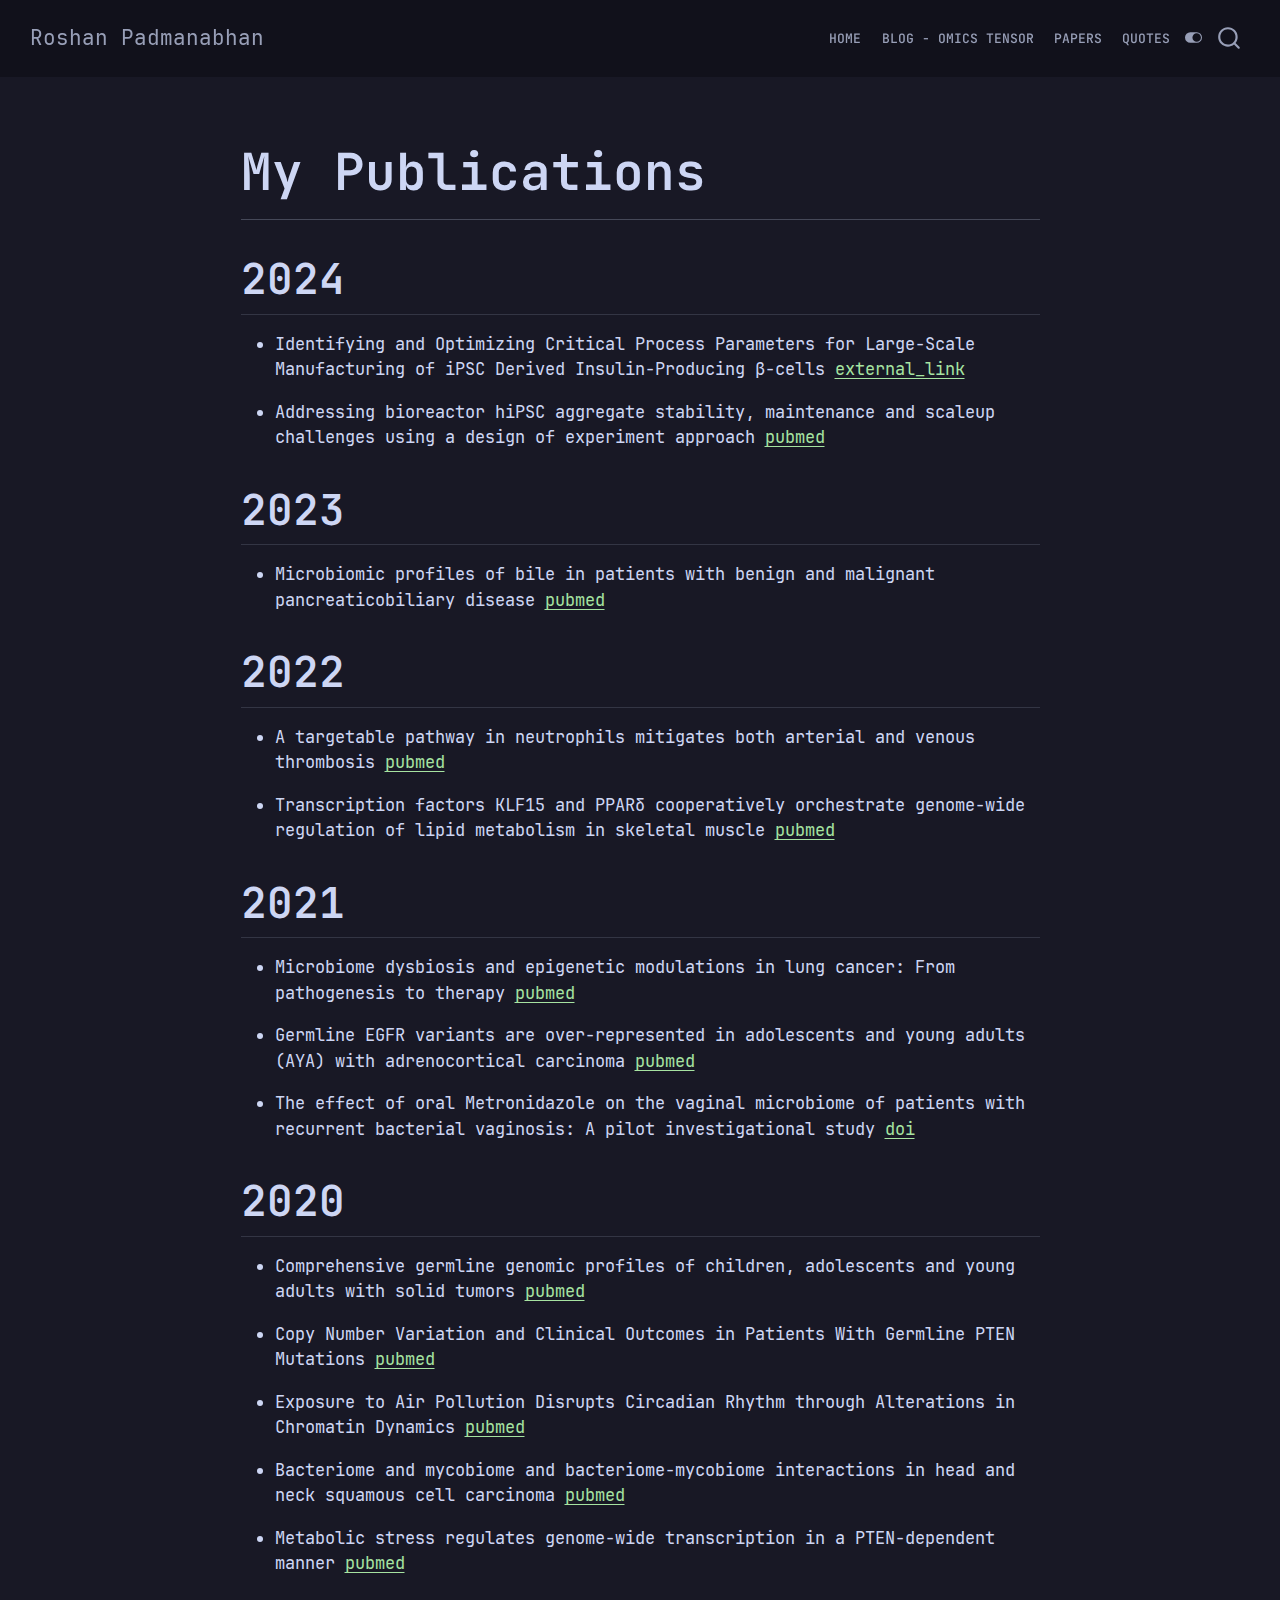
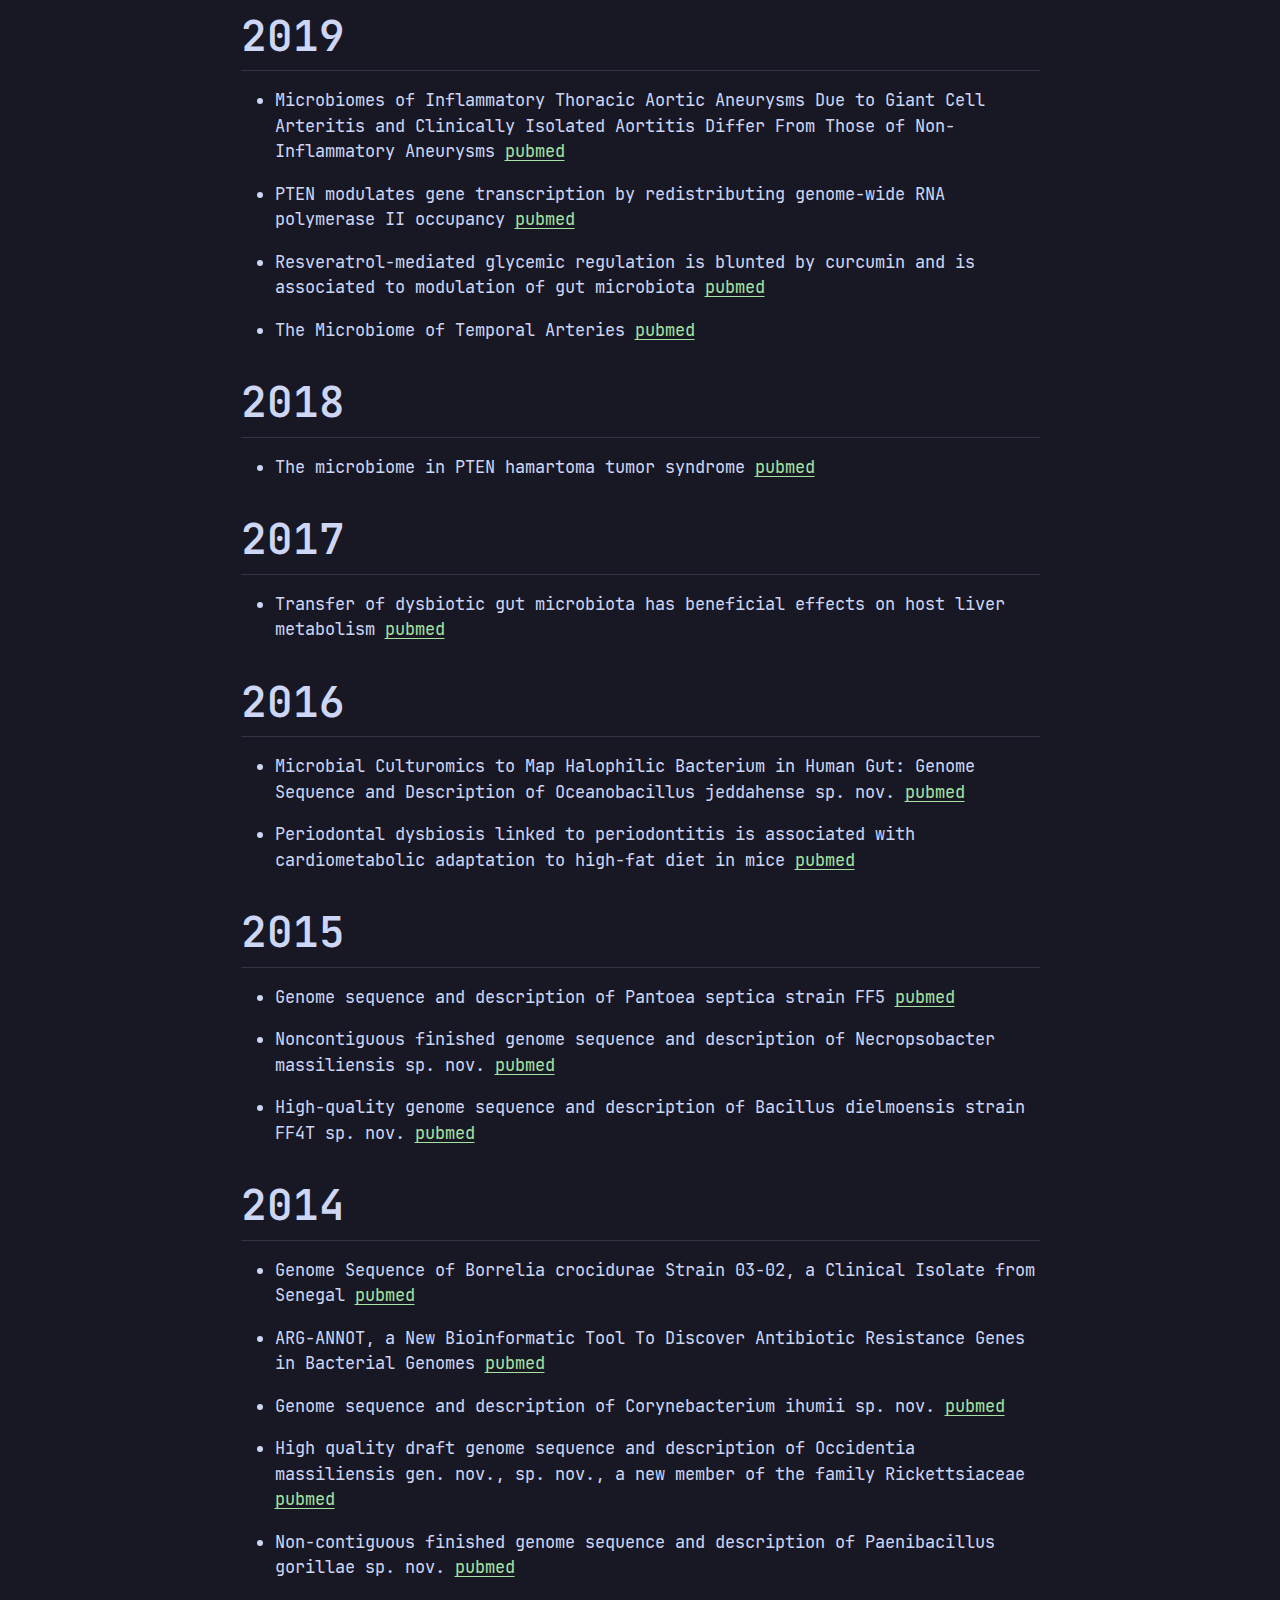
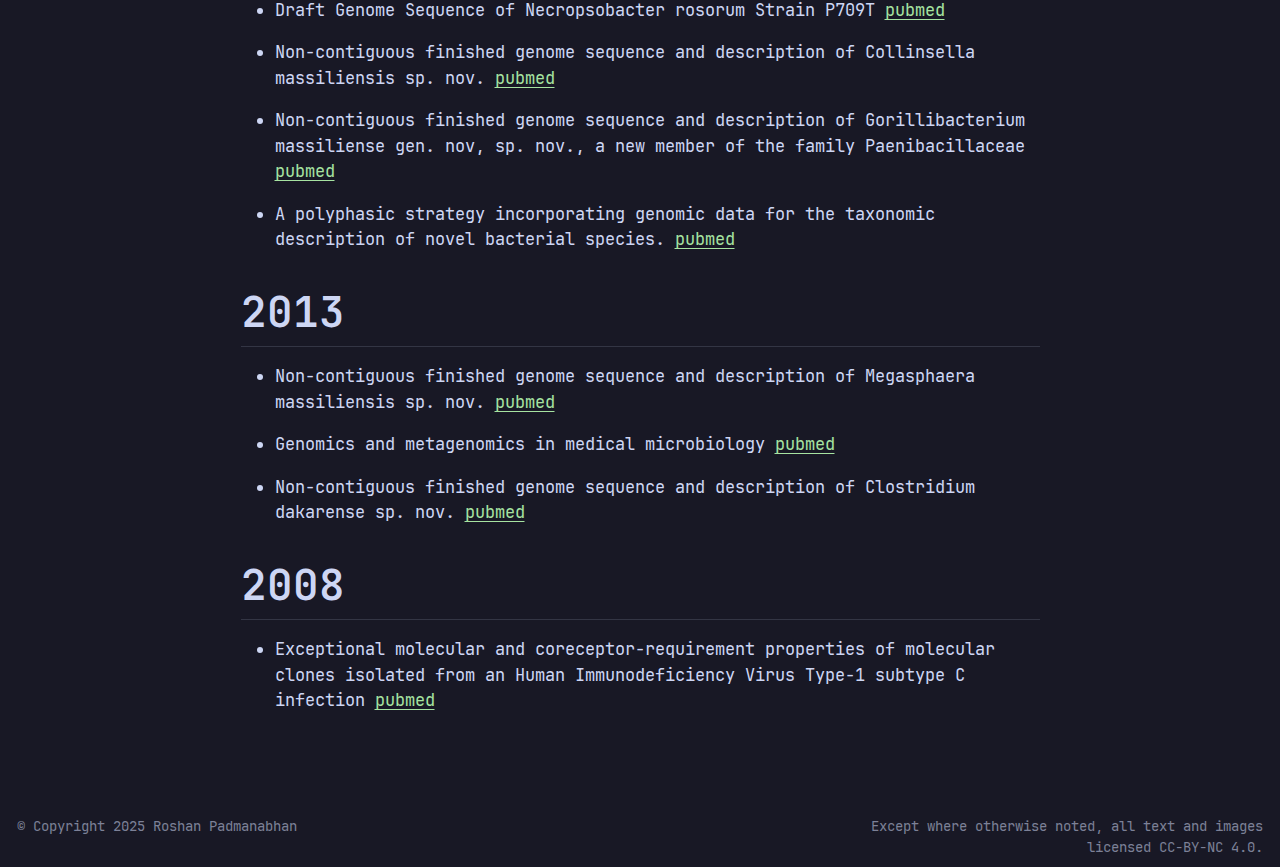
==== docs/papers/index.html @ 061318c7 "Publish site to docs/" ====
<!DOCTYPE html>
<html xmlns="http://www.w3.org/1999/xhtml" lang="en" xml:lang="en"><head>

<meta charset="utf-8">
<meta name="generator" content="quarto-1.6.42">

<meta name="viewport" content="width=device-width, initial-scale=1.0, user-scalable=yes">


<title>index – Roshan Padmanabhan</title>
<style>
code{white-space: pre-wrap;}
span.smallcaps{font-variant: small-caps;}
div.columns{display: flex; gap: min(4vw, 1.5em);}
div.column{flex: auto; overflow-x: auto;}
div.hanging-indent{margin-left: 1.5em; text-indent: -1.5em;}
ul.task-list{list-style: none;}
ul.task-list li input[type="checkbox"] {
  width: 0.8em;
  margin: 0 0.8em 0.2em -1em; /* quarto-specific, see https://github.com/quarto-dev/quarto-cli/issues/4556 */ 
  vertical-align: middle;
}
</style>


<script src="../site_libs/quarto-nav/quarto-nav.js"></script>
<script src="../site_libs/quarto-nav/headroom.min.js"></script>
<script src="../site_libs/clipboard/clipboard.min.js"></script>
<script src="../site_libs/quarto-search/autocomplete.umd.js"></script>
<script src="../site_libs/quarto-search/fuse.min.js"></script>
<script src="../site_libs/quarto-search/quarto-search.js"></script>
<meta name="quarto:offset" content="../">
<script src="../site_libs/quarto-html/quarto.js"></script>
<script src="../site_libs/quarto-html/popper.min.js"></script>
<script src="../site_libs/quarto-html/tippy.umd.min.js"></script>
<script src="../site_libs/quarto-html/anchor.min.js"></script>
<link href="../site_libs/quarto-html/tippy.css" rel="stylesheet">
<link href="../site_libs/quarto-html/quarto-syntax-highlighting-2f5df379a58b258e96c21c0638c20c03.css" rel="stylesheet" class="quarto-color-scheme" id="quarto-text-highlighting-styles">
<link href="../site_libs/quarto-html/quarto-syntax-highlighting-dark-b53751a350365c71b6c909e95f209ed1.css" rel="stylesheet" class="quarto-color-scheme quarto-color-alternate" id="quarto-text-highlighting-styles">
<script src="../site_libs/bootstrap/bootstrap.min.js"></script>
<link href="../site_libs/bootstrap/bootstrap-icons.css" rel="stylesheet">
<link href="../site_libs/bootstrap/bootstrap-7ad6542725e80d1433b1f8ee26c2a1fc.min.css" rel="stylesheet" append-hash="true" class="quarto-color-scheme" id="quarto-bootstrap" data-mode="light">
<link href="../site_libs/bootstrap/bootstrap-dark-cda414377e7df8fec36b23a6a3019665.min.css" rel="stylesheet" append-hash="true" class="quarto-color-scheme quarto-color-alternate" id="quarto-bootstrap" data-mode="dark">
<script id="quarto-search-options" type="application/json">{
  "location": "navbar",
  "copy-button": false,
  "collapse-after": 3,
  "panel-placement": "end",
  "type": "overlay",
  "limit": 50,
  "keyboard-shortcut": [
    "f",
    "/",
    "s"
  ],
  "show-item-context": false,
  "language": {
    "search-no-results-text": "No results",
    "search-matching-documents-text": "matching documents",
    "search-copy-link-title": "Copy link to search",
    "search-hide-matches-text": "Hide additional matches",
    "search-more-match-text": "more match in this document",
    "search-more-matches-text": "more matches in this document",
    "search-clear-button-title": "Clear",
    "search-text-placeholder": "",
    "search-detached-cancel-button-title": "Cancel",
    "search-submit-button-title": "Submit",
    "search-label": "Search"
  }
}</script>


<link rel="stylesheet" href="../styles.css">
<meta property="og:title" content="Roshan Padmanabhan">
<meta property="og:site_name" content="Roshan Padmanabhan">
<meta property="og:locale" content="en_US">
<meta name="twitter:title" content="Roshan Padmanabhan">
<meta name="twitter:creator" content="@roshan_818">
<meta name="twitter:card" content="summary">
</head>

<body class="nav-fixed fullcontent">

<div id="quarto-search-results"></div>
  <header id="quarto-header" class="headroom fixed-top">
    <nav class="navbar navbar-expand-lg " data-bs-theme="dark">
      <div class="navbar-container container-fluid">
      <div class="navbar-brand-container mx-auto">
    <a class="navbar-brand" href="../index.html">
    <span class="navbar-title">Roshan Padmanabhan</span>
    </a>
  </div>
            <div id="quarto-search" class="" title="Search"></div>
          <button class="navbar-toggler" type="button" data-bs-toggle="collapse" data-bs-target="#navbarCollapse" aria-controls="navbarCollapse" role="menu" aria-expanded="false" aria-label="Toggle navigation" onclick="if (window.quartoToggleHeadroom) { window.quartoToggleHeadroom(); }">
  <span class="navbar-toggler-icon"></span>
</button>
          <div class="collapse navbar-collapse" id="navbarCollapse">
            <ul class="navbar-nav navbar-nav-scroll ms-auto">
  <li class="nav-item">
    <a class="nav-link" href="../index.html"> 
<span class="menu-text">Home</span></a>
  </li>  
  <li class="nav-item">
    <a class="nav-link" href="../blog.html"> 
<span class="menu-text">Blog - Omics Tensor</span></a>
  </li>  
  <li class="nav-item">
    <a class="nav-link" href="../papers"> 
<span class="menu-text">Papers</span></a>
  </li>  
  <li class="nav-item">
    <a class="nav-link" href="../quotes"> 
<span class="menu-text">Quotes</span></a>
  </li>  
</ul>
          </div> <!-- /navcollapse -->
            <div class="quarto-navbar-tools">
  <a href="" class="quarto-color-scheme-toggle quarto-navigation-tool  px-1" onclick="window.quartoToggleColorScheme(); return false;" title="Toggle dark mode"><i class="bi"></i></a>
</div>
      </div> <!-- /container-fluid -->
    </nav>
</header>
<!-- content -->
<div id="quarto-content" class="quarto-container page-columns page-rows-contents page-layout-article page-navbar">
<!-- sidebar -->
<!-- margin-sidebar -->
    
<!-- main -->
<main class="content" id="quarto-document-content"><header id="title-block-header" class="quarto-title-block"></header>




<section id="my-publications" class="level1">
<h1>My Publications</h1>
<hr>
<section id="section" class="level2">
<h2 class="anchored" data-anchor-id="section">2024</h2>
<ul>
<li><p>Identifying and Optimizing Critical Process Parameters for Large-Scale Manufacturing of iPSC Derived Insulin-Producing β-cells <a href="https://doi.org/10.21203/rs.3.rs-4244002/v1">external_link</a></p></li>
<li><p>Addressing bioreactor hiPSC aggregate stability, maintenance and scaleup challenges using a design of experiment approach <a href="https://pubmed.ncbi.nlm.nih.gov/38956608/">pubmed</a></p></li>
</ul>
</section>
<section id="section-1" class="level2">
<h2 class="anchored" data-anchor-id="section-1">2023</h2>
<ul>
<li>Microbiomic profiles of bile in patients with benign and malignant pancreaticobiliary disease <a href="https://pubmed.ncbi.nlm.nih.gov/37071646/">pubmed</a></li>
</ul>
</section>
<section id="section-2" class="level2">
<h2 class="anchored" data-anchor-id="section-2">2022</h2>
<ul>
<li><p>A targetable pathway in neutrophils mitigates both arterial and venous thrombosis <a href="https://pubmed.ncbi.nlm.nih.gov/36044595/">pubmed</a></p></li>
<li><p>Transcription factors KLF15 and PPARδ cooperatively orchestrate genome-wide regulation of lipid metabolism in skeletal muscle <a href="https://pubmed.ncbi.nlm.nih.gov/35413288/">pubmed</a></p></li>
</ul>
</section>
<section id="section-3" class="level2">
<h2 class="anchored" data-anchor-id="section-3">2021</h2>
<ul>
<li><p>Microbiome dysbiosis and epigenetic modulations in lung cancer: From pathogenesis to therapy <a href="https://pubmed.ncbi.nlm.nih.gov/34273520/">pubmed</a></p></li>
<li><p>Germline EGFR variants are over-represented in adolescents and young adults (AYA) with adrenocortical carcinoma <a href="https://pubmed.ncbi.nlm.nih.gov/33326033/">pubmed</a></p></li>
<li><p>The effect of oral Metronidazole on the vaginal microbiome of patients with recurrent bacterial vaginosis: A pilot investigational study <a href="https://doi.org/10.1016/j.humic.2021.100081">doi</a></p></li>
</ul>
</section>
<section id="section-4" class="level2">
<h2 class="anchored" data-anchor-id="section-4">2020</h2>
<ul>
<li><p>Comprehensive germline genomic profiles of children, adolescents and young adults with solid tumors <a href="https://pubmed.ncbi.nlm.nih.gov/32371905/">pubmed</a></p></li>
<li><p>Copy Number Variation and Clinical Outcomes in Patients With Germline PTEN Mutations <a href="https://pubmed.ncbi.nlm.nih.gov/32003824/">pubmed</a></p></li>
<li><p>Exposure to Air Pollution Disrupts Circadian Rhythm through Alterations in Chromatin Dynamics <a href="https://pubmed.ncbi.nlm.nih.gov/33241196/">pubmed</a></p></li>
<li><p>Bacteriome and mycobiome and bacteriome-mycobiome interactions in head and neck squamous cell carcinoma <a href="https://pubmed.ncbi.nlm.nih.gov/32637029/">pubmed</a></p></li>
<li><p>Metabolic stress regulates genome-wide transcription in a PTEN-dependent manner <a href="https://pubmed.ncbi.nlm.nih.gov/32744308/">pubmed</a></p></li>
</ul>
</section>
<section id="section-5" class="level2">
<h2 class="anchored" data-anchor-id="section-5">2019</h2>
<ul>
<li><p>Microbiomes of Inflammatory Thoracic Aortic Aneurysms Due to Giant Cell Arteritis and Clinically Isolated Aortitis Differ From Those of Non-Inflammatory Aneurysms <a href="https://pubmed.ncbi.nlm.nih.gov/30993253/">pubmed</a></p></li>
<li><p>PTEN modulates gene transcription by redistributing genome-wide RNA polymerase II occupancy <a href="https://pubmed.ncbi.nlm.nih.gov/31127935/">pubmed</a></p></li>
<li><p>Resveratrol-mediated glycemic regulation is blunted by curcumin and is associated to modulation of gut microbiota <a href="https://pubmed.ncbi.nlm.nih.gov/31473511/">pubmed</a></p></li>
<li><p>The Microbiome of Temporal Arteries <a href="https://pubmed.ncbi.nlm.nih.gov/30993251/">pubmed</a></p></li>
</ul>
</section>
<section id="section-6" class="level2">
<h2 class="anchored" data-anchor-id="section-6">2018</h2>
<ul>
<li>The microbiome in PTEN hamartoma tumor syndrome <a href="https://pubmed.ncbi.nlm.nih.gov/29233840/">pubmed</a></li>
</ul>
</section>
<section id="section-7" class="level2">
<h2 class="anchored" data-anchor-id="section-7">2017</h2>
<ul>
<li>Transfer of dysbiotic gut microbiota has beneficial effects on host liver metabolism <a href="https://pubmed.ncbi.nlm.nih.gov/28302863/">pubmed</a></li>
</ul>
</section>
<section id="section-8" class="level2">
<h2 class="anchored" data-anchor-id="section-8">2016</h2>
<ul>
<li><p>Microbial Culturomics to Map Halophilic Bacterium in Human Gut: Genome Sequence and Description of Oceanobacillus jeddahense sp. nov. <a href="https://pubmed.ncbi.nlm.nih.gov/27093109/">pubmed</a></p></li>
<li><p>Periodontal dysbiosis linked to periodontitis is associated with cardiometabolic adaptation to high-fat diet in mice <a href="https://pubmed.ncbi.nlm.nih.gov/27033119/">pubmed</a></p></li>
</ul>
</section>
<section id="section-9" class="level2">
<h2 class="anchored" data-anchor-id="section-9">2015</h2>
<ul>
<li><p>Genome sequence and description of Pantoea septica strain FF5 <a href="https://pubmed.ncbi.nlm.nih.gov/26568786/">pubmed</a></p></li>
<li><p>Noncontiguous finished genome sequence and description of Necropsobacter massiliensis sp. nov. <a href="https://pubmed.ncbi.nlm.nih.gov/26587237/">pubmed</a></p></li>
<li><p>High-quality genome sequence and description of Bacillus dielmoensis strain FF4T sp. nov. <a href="https://pubmed.ncbi.nlm.nih.gov/26221422/">pubmed</a></p></li>
</ul>
</section>
<section id="section-10" class="level2">
<h2 class="anchored" data-anchor-id="section-10">2014</h2>
<ul>
<li><p>Genome Sequence of Borrelia crocidurae Strain 03-02, a Clinical Isolate from Senegal <a href="https://pubmed.ncbi.nlm.nih.gov/25377717/">pubmed</a></p></li>
<li><p>ARG-ANNOT, a New Bioinformatic Tool To Discover Antibiotic Resistance Genes in Bacterial Genomes <a href="https://pubmed.ncbi.nlm.nih.gov/24145532/">pubmed</a></p></li>
<li><p>Genome sequence and description of Corynebacterium ihumii sp. nov. <a href="https://pubmed.ncbi.nlm.nih.gov/25197488/">pubmed</a></p></li>
<li><p>High quality draft genome sequence and description of Occidentia massiliensis gen. nov., sp. nov., a new member of the family Rickettsiaceae <a href="https://pubmed.ncbi.nlm.nih.gov/25780502/">pubmed</a></p></li>
<li><p>Non-contiguous finished genome sequence and description of Paenibacillus gorillae sp. nov. <a href="https://pubmed.ncbi.nlm.nih.gov/25197481/">pubmed</a></p></li>
<li><p>Draft Genome Sequence of Necropsobacter rosorum Strain P709T <a href="https://pubmed.ncbi.nlm.nih.gov/25301642/">pubmed</a></p></li>
<li><p>Non-contiguous finished genome sequence and description of Collinsella massiliensis sp. nov. <a href="https://pubmed.ncbi.nlm.nih.gov/25197489/">pubmed</a></p></li>
<li><p>Non-contiguous finished genome sequence and description of Gorillibacterium massiliense gen. nov, sp. nov., a new member of the family Paenibacillaceae <a href="https://pubmed.ncbi.nlm.nih.gov/25197465/">pubmed</a></p></li>
<li><p>A polyphasic strategy incorporating genomic data for the taxonomic description of novel bacterial species. <a href="https://pubmed.ncbi.nlm.nih.gov/24505076/">pubmed</a></p></li>
</ul>
</section>
<section id="section-11" class="level2">
<h2 class="anchored" data-anchor-id="section-11">2013</h2>
<ul>
<li><p>Non-contiguous finished genome sequence and description of Megasphaera massiliensis sp. nov. <a href="https://pubmed.ncbi.nlm.nih.gov/24501636/">pubmed</a></p></li>
<li><p>Genomics and metagenomics in medical microbiology <a href="https://pubmed.ncbi.nlm.nih.gov/24200711/">pubmed</a></p></li>
<li><p>Non-contiguous finished genome sequence and description of Clostridium dakarense sp. nov. <a href="https://pubmed.ncbi.nlm.nih.gov/24501642/">pubmed</a></p></li>
</ul>
</section>
<section id="section-12" class="level2">
<h2 class="anchored" data-anchor-id="section-12">2008</h2>
<ul>
<li>Exceptional molecular and coreceptor-requirement properties of molecular clones isolated from an Human Immunodeficiency Virus Type-1 subtype C infection <a href="https://pubmed.ncbi.nlm.nih.gov/18328091/">pubmed</a></li>
</ul>


</section>
</section>

</main> <!-- /main -->
<script id="quarto-html-after-body" type="application/javascript">
window.document.addEventListener("DOMContentLoaded", function (event) {
  const toggleBodyColorMode = (bsSheetEl) => {
    const mode = bsSheetEl.getAttribute("data-mode");
    const bodyEl = window.document.querySelector("body");
    if (mode === "dark") {
      bodyEl.classList.add("quarto-dark");
      bodyEl.classList.remove("quarto-light");
    } else {
      bodyEl.classList.add("quarto-light");
      bodyEl.classList.remove("quarto-dark");
    }
  }
  const toggleBodyColorPrimary = () => {
    const bsSheetEl = window.document.querySelector("link#quarto-bootstrap");
    if (bsSheetEl) {
      toggleBodyColorMode(bsSheetEl);
    }
  }
  toggleBodyColorPrimary();  
  const disableStylesheet = (stylesheets) => {
    for (let i=0; i < stylesheets.length; i++) {
      const stylesheet = stylesheets[i];
      stylesheet.rel = 'prefetch';
    }
  }
  const enableStylesheet = (stylesheets) => {
    for (let i=0; i < stylesheets.length; i++) {
      const stylesheet = stylesheets[i];
      stylesheet.rel = 'stylesheet';
    }
  }
  const manageTransitions = (selector, allowTransitions) => {
    const els = window.document.querySelectorAll(selector);
    for (let i=0; i < els.length; i++) {
      const el = els[i];
      if (allowTransitions) {
        el.classList.remove('notransition');
      } else {
        el.classList.add('notransition');
      }
    }
  }
  const toggleGiscusIfUsed = (isAlternate, darkModeDefault) => {
    const baseTheme = document.querySelector('#giscus-base-theme')?.value ?? 'light';
    const alternateTheme = document.querySelector('#giscus-alt-theme')?.value ?? 'dark';
    let newTheme = '';
    if(darkModeDefault) {
      newTheme = isAlternate ? baseTheme : alternateTheme;
    } else {
      newTheme = isAlternate ? alternateTheme : baseTheme;
    }
    const changeGiscusTheme = () => {
      // From: https://github.com/giscus/giscus/issues/336
      const sendMessage = (message) => {
        const iframe = document.querySelector('iframe.giscus-frame');
        if (!iframe) return;
        iframe.contentWindow.postMessage({ giscus: message }, 'https://giscus.app');
      }
      sendMessage({
        setConfig: {
          theme: newTheme
        }
      });
    }
    const isGiscussLoaded = window.document.querySelector('iframe.giscus-frame') !== null;
    if (isGiscussLoaded) {
      changeGiscusTheme();
    }
  }
  const toggleColorMode = (alternate) => {
    // Switch the stylesheets
    const alternateStylesheets = window.document.querySelectorAll('link.quarto-color-scheme.quarto-color-alternate');
    manageTransitions('#quarto-margin-sidebar .nav-link', false);
    if (alternate) {
      enableStylesheet(alternateStylesheets);
      for (const sheetNode of alternateStylesheets) {
        if (sheetNode.id === "quarto-bootstrap") {
          toggleBodyColorMode(sheetNode);
        }
      }
    } else {
      disableStylesheet(alternateStylesheets);
      toggleBodyColorPrimary();
    }
    manageTransitions('#quarto-margin-sidebar .nav-link', true);
    // Switch the toggles
    const toggles = window.document.querySelectorAll('.quarto-color-scheme-toggle');
    for (let i=0; i < toggles.length; i++) {
      const toggle = toggles[i];
      if (toggle) {
        if (alternate) {
          toggle.classList.add("alternate");     
        } else {
          toggle.classList.remove("alternate");
        }
      }
    }
    // Hack to workaround the fact that safari doesn't
    // properly recolor the scrollbar when toggling (#1455)
    if (navigator.userAgent.indexOf('Safari') > 0 && navigator.userAgent.indexOf('Chrome') == -1) {
      manageTransitions("body", false);
      window.scrollTo(0, 1);
      setTimeout(() => {
        window.scrollTo(0, 0);
        manageTransitions("body", true);
      }, 40);  
    }
  }
  const isFileUrl = () => { 
    return window.location.protocol === 'file:';
  }
  const hasAlternateSentinel = () => {  
    let styleSentinel = getColorSchemeSentinel();
    if (styleSentinel !== null) {
      return styleSentinel === "alternate";
    } else {
      return false;
    }
  }
  const setStyleSentinel = (alternate) => {
    const value = alternate ? "alternate" : "default";
    if (!isFileUrl()) {
      window.localStorage.setItem("quarto-color-scheme", value);
    } else {
      localAlternateSentinel = value;
    }
  }
  const getColorSchemeSentinel = () => {
    if (!isFileUrl()) {
      const storageValue = window.localStorage.getItem("quarto-color-scheme");
      return storageValue != null ? storageValue : localAlternateSentinel;
    } else {
      return localAlternateSentinel;
    }
  }
  const darkModeDefault = true;
  let localAlternateSentinel = darkModeDefault ? 'alternate' : 'default';
  // Dark / light mode switch
  window.quartoToggleColorScheme = () => {
    // Read the current dark / light value 
    let toAlternate = !hasAlternateSentinel();
    toggleColorMode(toAlternate);
    setStyleSentinel(toAlternate);
    toggleGiscusIfUsed(toAlternate, darkModeDefault);
  };
  // Ensure there is a toggle, if there isn't float one in the top right
  if (window.document.querySelector('.quarto-color-scheme-toggle') === null) {
    const a = window.document.createElement('a');
    a.classList.add('top-right');
    a.classList.add('quarto-color-scheme-toggle');
    a.href = "";
    a.onclick = function() { try { window.quartoToggleColorScheme(); } catch {} return false; };
    const i = window.document.createElement("i");
    i.classList.add('bi');
    a.appendChild(i);
    window.document.body.appendChild(a);
  }
  // Switch to dark mode if need be
  if (hasAlternateSentinel()) {
    toggleColorMode(true);
  } else {
    toggleColorMode(false);
  }
  const icon = "";
  const anchorJS = new window.AnchorJS();
  anchorJS.options = {
    placement: 'right',
    icon: icon
  };
  anchorJS.add('.anchored');
  const isCodeAnnotation = (el) => {
    for (const clz of el.classList) {
      if (clz.startsWith('code-annotation-')) {                     
        return true;
      }
    }
    return false;
  }
  const onCopySuccess = function(e) {
    // button target
    const button = e.trigger;
    // don't keep focus
    button.blur();
    // flash "checked"
    button.classList.add('code-copy-button-checked');
    var currentTitle = button.getAttribute("title");
    button.setAttribute("title", "Copied!");
    let tooltip;
    if (window.bootstrap) {
      button.setAttribute("data-bs-toggle", "tooltip");
      button.setAttribute("data-bs-placement", "left");
      button.setAttribute("data-bs-title", "Copied!");
      tooltip = new bootstrap.Tooltip(button, 
        { trigger: "manual", 
          customClass: "code-copy-button-tooltip",
          offset: [0, -8]});
      tooltip.show();    
    }
    setTimeout(function() {
      if (tooltip) {
        tooltip.hide();
        button.removeAttribute("data-bs-title");
        button.removeAttribute("data-bs-toggle");
        button.removeAttribute("data-bs-placement");
      }
      button.setAttribute("title", currentTitle);
      button.classList.remove('code-copy-button-checked');
    }, 1000);
    // clear code selection
    e.clearSelection();
  }
  const getTextToCopy = function(trigger) {
      const codeEl = trigger.previousElementSibling.cloneNode(true);
      for (const childEl of codeEl.children) {
        if (isCodeAnnotation(childEl)) {
          childEl.remove();
        }
      }
      return codeEl.innerText;
  }
  const clipboard = new window.ClipboardJS('.code-copy-button:not([data-in-quarto-modal])', {
    text: getTextToCopy
  });
  clipboard.on('success', onCopySuccess);
  if (window.document.getElementById('quarto-embedded-source-code-modal')) {
    const clipboardModal = new window.ClipboardJS('.code-copy-button[data-in-quarto-modal]', {
      text: getTextToCopy,
      container: window.document.getElementById('quarto-embedded-source-code-modal')
    });
    clipboardModal.on('success', onCopySuccess);
  }
    var localhostRegex = new RegExp(/^(?:http|https):\/\/localhost\:?[0-9]*\//);
    var mailtoRegex = new RegExp(/^mailto:/);
      var filterRegex = new RegExp("rosaak\.github\.io");
    var isInternal = (href) => {
        return filterRegex.test(href) || localhostRegex.test(href) || mailtoRegex.test(href);
    }
    // Inspect non-navigation links and adorn them if external
 	var links = window.document.querySelectorAll('a[href]:not(.nav-link):not(.navbar-brand):not(.toc-action):not(.sidebar-link):not(.sidebar-item-toggle):not(.pagination-link):not(.no-external):not([aria-hidden]):not(.dropdown-item):not(.quarto-navigation-tool):not(.about-link)');
    for (var i=0; i<links.length; i++) {
      const link = links[i];
      if (!isInternal(link.href)) {
        // undo the damage that might have been done by quarto-nav.js in the case of
        // links that we want to consider external
        if (link.dataset.originalHref !== undefined) {
          link.href = link.dataset.originalHref;
        }
      }
    }
  function tippyHover(el, contentFn, onTriggerFn, onUntriggerFn) {
    const config = {
      allowHTML: true,
      maxWidth: 500,
      delay: 100,
      arrow: false,
      appendTo: function(el) {
          return el.parentElement;
      },
      interactive: true,
      interactiveBorder: 10,
      theme: 'quarto',
      placement: 'bottom-start',
    };
    if (contentFn) {
      config.content = contentFn;
    }
    if (onTriggerFn) {
      config.onTrigger = onTriggerFn;
    }
    if (onUntriggerFn) {
      config.onUntrigger = onUntriggerFn;
    }
    window.tippy(el, config); 
  }
  const noterefs = window.document.querySelectorAll('a[role="doc-noteref"]');
  for (var i=0; i<noterefs.length; i++) {
    const ref = noterefs[i];
    tippyHover(ref, function() {
      // use id or data attribute instead here
      let href = ref.getAttribute('data-footnote-href') || ref.getAttribute('href');
      try { href = new URL(href).hash; } catch {}
      const id = href.replace(/^#\/?/, "");
      const note = window.document.getElementById(id);
      if (note) {
        return note.innerHTML;
      } else {
        return "";
      }
    });
  }
  const xrefs = window.document.querySelectorAll('a.quarto-xref');
  const processXRef = (id, note) => {
    // Strip column container classes
    const stripColumnClz = (el) => {
      el.classList.remove("page-full", "page-columns");
      if (el.children) {
        for (const child of el.children) {
          stripColumnClz(child);
        }
      }
    }
    stripColumnClz(note)
    if (id === null || id.startsWith('sec-')) {
      // Special case sections, only their first couple elements
      const container = document.createElement("div");
      if (note.children && note.children.length > 2) {
        container.appendChild(note.children[0].cloneNode(true));
        for (let i = 1; i < note.children.length; i++) {
          const child = note.children[i];
          if (child.tagName === "P" && child.innerText === "") {
            continue;
          } else {
            container.appendChild(child.cloneNode(true));
            break;
          }
        }
        if (window.Quarto?.typesetMath) {
          window.Quarto.typesetMath(container);
        }
        return container.innerHTML
      } else {
        if (window.Quarto?.typesetMath) {
          window.Quarto.typesetMath(note);
        }
        return note.innerHTML;
      }
    } else {
      // Remove any anchor links if they are present
      const anchorLink = note.querySelector('a.anchorjs-link');
      if (anchorLink) {
        anchorLink.remove();
      }
      if (window.Quarto?.typesetMath) {
        window.Quarto.typesetMath(note);
      }
      if (note.classList.contains("callout")) {
        return note.outerHTML;
      } else {
        return note.innerHTML;
      }
    }
  }
  for (var i=0; i<xrefs.length; i++) {
    const xref = xrefs[i];
    tippyHover(xref, undefined, function(instance) {
      instance.disable();
      let url = xref.getAttribute('href');
      let hash = undefined; 
      if (url.startsWith('#')) {
        hash = url;
      } else {
        try { hash = new URL(url).hash; } catch {}
      }
      if (hash) {
        const id = hash.replace(/^#\/?/, "");
        const note = window.document.getElementById(id);
        if (note !== null) {
          try {
            const html = processXRef(id, note.cloneNode(true));
            instance.setContent(html);
          } finally {
            instance.enable();
            instance.show();
          }
        } else {
          // See if we can fetch this
          fetch(url.split('#')[0])
          .then(res => res.text())
          .then(html => {
            const parser = new DOMParser();
            const htmlDoc = parser.parseFromString(html, "text/html");
            const note = htmlDoc.getElementById(id);
            if (note !== null) {
              const html = processXRef(id, note);
              instance.setContent(html);
            } 
          }).finally(() => {
            instance.enable();
            instance.show();
          });
        }
      } else {
        // See if we can fetch a full url (with no hash to target)
        // This is a special case and we should probably do some content thinning / targeting
        fetch(url)
        .then(res => res.text())
        .then(html => {
          const parser = new DOMParser();
          const htmlDoc = parser.parseFromString(html, "text/html");
          const note = htmlDoc.querySelector('main.content');
          if (note !== null) {
            // This should only happen for chapter cross references
            // (since there is no id in the URL)
            // remove the first header
            if (note.children.length > 0 && note.children[0].tagName === "HEADER") {
              note.children[0].remove();
            }
            const html = processXRef(null, note);
            instance.setContent(html);
          } 
        }).finally(() => {
          instance.enable();
          instance.show();
        });
      }
    }, function(instance) {
    });
  }
      let selectedAnnoteEl;
      const selectorForAnnotation = ( cell, annotation) => {
        let cellAttr = 'data-code-cell="' + cell + '"';
        let lineAttr = 'data-code-annotation="' +  annotation + '"';
        const selector = 'span[' + cellAttr + '][' + lineAttr + ']';
        return selector;
      }
      const selectCodeLines = (annoteEl) => {
        const doc = window.document;
        const targetCell = annoteEl.getAttribute("data-target-cell");
        const targetAnnotation = annoteEl.getAttribute("data-target-annotation");
        const annoteSpan = window.document.querySelector(selectorForAnnotation(targetCell, targetAnnotation));
        const lines = annoteSpan.getAttribute("data-code-lines").split(",");
        const lineIds = lines.map((line) => {
          return targetCell + "-" + line;
        })
        let top = null;
        let height = null;
        let parent = null;
        if (lineIds.length > 0) {
            //compute the position of the single el (top and bottom and make a div)
            const el = window.document.getElementById(lineIds[0]);
            top = el.offsetTop;
            height = el.offsetHeight;
            parent = el.parentElement.parentElement;
          if (lineIds.length > 1) {
            const lastEl = window.document.getElementById(lineIds[lineIds.length - 1]);
            const bottom = lastEl.offsetTop + lastEl.offsetHeight;
            height = bottom - top;
          }
          if (top !== null && height !== null && parent !== null) {
            // cook up a div (if necessary) and position it 
            let div = window.document.getElementById("code-annotation-line-highlight");
            if (div === null) {
              div = window.document.createElement("div");
              div.setAttribute("id", "code-annotation-line-highlight");
              div.style.position = 'absolute';
              parent.appendChild(div);
            }
            div.style.top = top - 2 + "px";
            div.style.height = height + 4 + "px";
            div.style.left = 0;
            let gutterDiv = window.document.getElementById("code-annotation-line-highlight-gutter");
            if (gutterDiv === null) {
              gutterDiv = window.document.createElement("div");
              gutterDiv.setAttribute("id", "code-annotation-line-highlight-gutter");
              gutterDiv.style.position = 'absolute';
              const codeCell = window.document.getElementById(targetCell);
              const gutter = codeCell.querySelector('.code-annotation-gutter');
              gutter.appendChild(gutterDiv);
            }
            gutterDiv.style.top = top - 2 + "px";
            gutterDiv.style.height = height + 4 + "px";
          }
          selectedAnnoteEl = annoteEl;
        }
      };
      const unselectCodeLines = () => {
        const elementsIds = ["code-annotation-line-highlight", "code-annotation-line-highlight-gutter"];
        elementsIds.forEach((elId) => {
          const div = window.document.getElementById(elId);
          if (div) {
            div.remove();
          }
        });
        selectedAnnoteEl = undefined;
      };
        // Handle positioning of the toggle
    window.addEventListener(
      "resize",
      throttle(() => {
        elRect = undefined;
        if (selectedAnnoteEl) {
          selectCodeLines(selectedAnnoteEl);
        }
      }, 10)
    );
    function throttle(fn, ms) {
    let throttle = false;
    let timer;
      return (...args) => {
        if(!throttle) { // first call gets through
            fn.apply(this, args);
            throttle = true;
        } else { // all the others get throttled
            if(timer) clearTimeout(timer); // cancel #2
            timer = setTimeout(() => {
              fn.apply(this, args);
              timer = throttle = false;
            }, ms);
        }
      };
    }
      // Attach click handler to the DT
      const annoteDls = window.document.querySelectorAll('dt[data-target-cell]');
      for (const annoteDlNode of annoteDls) {
        annoteDlNode.addEventListener('click', (event) => {
          const clickedEl = event.target;
          if (clickedEl !== selectedAnnoteEl) {
            unselectCodeLines();
            const activeEl = window.document.querySelector('dt[data-target-cell].code-annotation-active');
            if (activeEl) {
              activeEl.classList.remove('code-annotation-active');
            }
            selectCodeLines(clickedEl);
            clickedEl.classList.add('code-annotation-active');
          } else {
            // Unselect the line
            unselectCodeLines();
            clickedEl.classList.remove('code-annotation-active');
          }
        });
      }
  const findCites = (el) => {
    const parentEl = el.parentElement;
    if (parentEl) {
      const cites = parentEl.dataset.cites;
      if (cites) {
        return {
          el,
          cites: cites.split(' ')
        };
      } else {
        return findCites(el.parentElement)
      }
    } else {
      return undefined;
    }
  };
  var bibliorefs = window.document.querySelectorAll('a[role="doc-biblioref"]');
  for (var i=0; i<bibliorefs.length; i++) {
    const ref = bibliorefs[i];
    const citeInfo = findCites(ref);
    if (citeInfo) {
      tippyHover(citeInfo.el, function() {
        var popup = window.document.createElement('div');
        citeInfo.cites.forEach(function(cite) {
          var citeDiv = window.document.createElement('div');
          citeDiv.classList.add('hanging-indent');
          citeDiv.classList.add('csl-entry');
          var biblioDiv = window.document.getElementById('ref-' + cite);
          if (biblioDiv) {
            citeDiv.innerHTML = biblioDiv.innerHTML;
          }
          popup.appendChild(citeDiv);
        });
        return popup.innerHTML;
      });
    }
  }
});
</script>
<script src="https://utteranc.es/client.js" repo="rosaak.github.io" issue-term="pathname" theme="github-light" crossorigin="anonymous" async="">
</script>
</div> <!-- /content -->
<footer class="footer">
  <div class="nav-footer">
    <div class="nav-footer-left">
<p>© Copyright 2025 Roshan Padmanabhan</p>
</div>   
    <div class="nav-footer-center">
      &nbsp;
    </div>
    <div class="nav-footer-right">
<p>Except where otherwise noted, all text and images licensed CC-BY-NC 4.0.</p>
</div>
  </div>
</footer>




</body></html>
---- docs/site_libs/quarto-html/tippy.css ----
.tippy-box[data-animation=fade][data-state=hidden]{opacity:0}[data-tippy-root]{max-width:calc(100vw - 10px)}.tippy-box{position:relative;background-color:#333;color:#fff;border-radius:4px;font-size:14px;line-height:1.4;white-space:normal;outline:0;transition-property:transform,visibility,opacity}.tippy-box[data-placement^=top]>.tippy-arrow{bottom:0}.tippy-box[data-placement^=top]>.tippy-arrow:before{bottom:-7px;left:0;border-width:8px 8px 0;border-top-color:initial;transform-origin:center top}.tippy-box[data-placement^=bottom]>.tippy-arrow{top:0}.tippy-box[data-placement^=bottom]>.tippy-arrow:before{top:-7px;left:0;border-width:0 8px 8px;border-bottom-color:initial;transform-origin:center bottom}.tippy-box[data-placement^=left]>.tippy-arrow{right:0}.tippy-box[data-placement^=left]>.tippy-arrow:before{border-width:8px 0 8px 8px;border-left-color:initial;right:-7px;transform-origin:center left}.tippy-box[data-placement^=right]>.tippy-arrow{left:0}.tippy-box[data-placement^=right]>.tippy-arrow:before{left:-7px;border-width:8px 8px 8px 0;border-right-color:initial;transform-origin:center right}.tippy-box[data-inertia][data-state=visible]{transition-timing-function:cubic-bezier(.54,1.5,.38,1.11)}.tippy-arrow{width:16px;height:16px;color:#333}.tippy-arrow:before{content:"";position:absolute;border-color:transparent;border-style:solid}.tippy-content{position:relative;padding:5px 9px;z-index:1}
---- docs/site_libs/quarto-html/quarto-syntax-highlighting-2f5df379a58b258e96c21c0638c20c03.css ----
/* quarto syntax highlight colors */
:root {
  --quarto-hl-ot-color: #003B4F;
  --quarto-hl-at-color: #657422;
  --quarto-hl-ss-color: #20794D;
  --quarto-hl-an-color: #5E5E5E;
  --quarto-hl-fu-color: #4758AB;
  --quarto-hl-st-color: #20794D;
  --quarto-hl-cf-color: #003B4F;
  --quarto-hl-op-color: #5E5E5E;
  --quarto-hl-er-color: #AD0000;
  --quarto-hl-bn-color: #AD0000;
  --quarto-hl-al-color: #AD0000;
  --quarto-hl-va-color: #111111;
  --quarto-hl-bu-color: inherit;
  --quarto-hl-ex-color: inherit;
  --quarto-hl-pp-color: #AD0000;
  --quarto-hl-in-color: #5E5E5E;
  --quarto-hl-vs-color: #20794D;
  --quarto-hl-wa-color: #5E5E5E;
  --quarto-hl-do-color: #5E5E5E;
  --quarto-hl-im-color: #00769E;
  --quarto-hl-ch-color: #20794D;
  --quarto-hl-dt-color: #AD0000;
  --quarto-hl-fl-color: #AD0000;
  --quarto-hl-co-color: #5E5E5E;
  --quarto-hl-cv-color: #5E5E5E;
  --quarto-hl-cn-color: #8f5902;
  --quarto-hl-sc-color: #5E5E5E;
  --quarto-hl-dv-color: #AD0000;
  --quarto-hl-kw-color: #003B4F;
}

/* other quarto variables */
:root {
  --quarto-font-monospace: SFMono-Regular, Menlo, Monaco, Consolas, "Liberation Mono", "Courier New", monospace;
}

pre > code.sourceCode > span {
  color: #003B4F;
}

code span {
  color: #003B4F;
}

code.sourceCode > span {
  color: #003B4F;
}

div.sourceCode,
div.sourceCode pre.sourceCode {
  color: #003B4F;
}

code span.ot {
  color: #003B4F;
  font-style: inherit;
}

code span.at {
  color: #657422;
  font-style: inherit;
}

code span.ss {
  color: #20794D;
  font-style: inherit;
}

code span.an {
  color: #5E5E5E;
  font-style: inherit;
}

code span.fu {
  color: #4758AB;
  font-style: inherit;
}

code span.st {
  color: #20794D;
  font-style: inherit;
}

code span.cf {
  color: #003B4F;
  font-weight: bold;
  font-style: inherit;
}

code span.op {
  color: #5E5E5E;
  font-style: inherit;
}

code span.er {
  color: #AD0000;
  font-style: inherit;
}

code span.bn {
  color: #AD0000;
  font-style: inherit;
}

code span.al {
  color: #AD0000;
  font-style: inherit;
}

code span.va {
  color: #111111;
  font-style: inherit;
}

code span.bu {
  font-style: inherit;
}

code span.ex {
  font-style: inherit;
}

code span.pp {
  color: #AD0000;
  font-style: inherit;
}

code span.in {
  color: #5E5E5E;
  font-style: inherit;
}

code span.vs {
  color: #20794D;
  font-style: inherit;
}

code span.wa {
  color: #5E5E5E;
  font-style: italic;
}

code span.do {
  color: #5E5E5E;
  font-style: italic;
}

code span.im {
  color: #00769E;
  font-style: inherit;
}

code span.ch {
  color: #20794D;
  font-style: inherit;
}

code span.dt {
  color: #AD0000;
  font-style: inherit;
}

code span.fl {
  color: #AD0000;
  font-style: inherit;
}

code span.co {
  color: #5E5E5E;
  font-style: inherit;
}

code span.cv {
  color: #5E5E5E;
  font-style: italic;
}

code span.cn {
  color: #8f5902;
  font-style: inherit;
}

code span.sc {
  color: #5E5E5E;
  font-style: inherit;
}

code span.dv {
  color: #AD0000;
  font-style: inherit;
}

code span.kw {
  color: #003B4F;
  font-weight: bold;
  font-style: inherit;
}

.prevent-inlining {
  content: "</";
}

/*# sourceMappingURL=35eb38a806ee71ea6d2563be2308c832.css.map */
---- docs/site_libs/quarto-html/quarto-syntax-highlighting-dark-b53751a350365c71b6c909e95f209ed1.css ----
/* quarto syntax highlight colors */
:root {
  --quarto-hl-al-color: #f07178;
  --quarto-hl-an-color: #d4d0ab;
  --quarto-hl-at-color: #00e0e0;
  --quarto-hl-bn-color: #d4d0ab;
  --quarto-hl-bu-color: #abe338;
  --quarto-hl-ch-color: #abe338;
  --quarto-hl-co-color: #f8f8f2;
  --quarto-hl-cv-color: #ffd700;
  --quarto-hl-cn-color: #ffd700;
  --quarto-hl-cf-color: #ffa07a;
  --quarto-hl-dt-color: #ffa07a;
  --quarto-hl-dv-color: #d4d0ab;
  --quarto-hl-do-color: #f8f8f2;
  --quarto-hl-er-color: #f07178;
  --quarto-hl-ex-color: #00e0e0;
  --quarto-hl-fl-color: #d4d0ab;
  --quarto-hl-fu-color: #ffa07a;
  --quarto-hl-im-color: #abe338;
  --quarto-hl-in-color: #d4d0ab;
  --quarto-hl-kw-color: #ffa07a;
  --quarto-hl-op-color: #ffa07a;
  --quarto-hl-ot-color: #00e0e0;
  --quarto-hl-pp-color: #dcc6e0;
  --quarto-hl-re-color: #00e0e0;
  --quarto-hl-sc-color: #abe338;
  --quarto-hl-ss-color: #abe338;
  --quarto-hl-st-color: #abe338;
  --quarto-hl-va-color: #00e0e0;
  --quarto-hl-vs-color: #abe338;
  --quarto-hl-wa-color: #dcc6e0;
}

/* other quarto variables */
:root {
  --quarto-font-monospace: SFMono-Regular, Menlo, Monaco, Consolas, "Liberation Mono", "Courier New", monospace;
}

code span.al {
  background-color: #2a0f15;
  font-weight: bold;
  color: #f07178;
}

code span.an {
  color: #d4d0ab;
}

code span.at {
  color: #00e0e0;
}

code span.bn {
  color: #d4d0ab;
}

code span.bu {
  color: #abe338;
}

code span.ch {
  color: #abe338;
}

code span.co {
  font-style: italic;
  color: #f8f8f2;
}

code span.cv {
  color: #ffd700;
}

code span.cn {
  color: #ffd700;
}

code span.cf {
  font-weight: bold;
  color: #ffa07a;
}

code span.dt {
  color: #ffa07a;
}

code span.dv {
  color: #d4d0ab;
}

code span.do {
  color: #f8f8f2;
}

code span.er {
  color: #f07178;
  text-decoration: underline;
}

code span.ex {
  font-weight: bold;
  color: #00e0e0;
}

code span.fl {
  color: #d4d0ab;
}

code span.fu {
  color: #ffa07a;
}

code span.im {
  color: #abe338;
}

code span.in {
  color: #d4d0ab;
}

code span.kw {
  font-weight: bold;
  color: #ffa07a;
}

pre > code.sourceCode > span {
  color: #f8f8f2;
}

code span {
  color: #f8f8f2;
}

code.sourceCode > span {
  color: #f8f8f2;
}

div.sourceCode,
div.sourceCode pre.sourceCode {
  color: #f8f8f2;
}

code span.op {
  color: #ffa07a;
}

code span.ot {
  color: #00e0e0;
}

code span.pp {
  color: #dcc6e0;
}

code span.re {
  background-color: #f8f8f2;
  color: #00e0e0;
}

code span.sc {
  color: #abe338;
}

code span.ss {
  color: #abe338;
}

code span.st {
  color: #abe338;
}

code span.va {
  color: #00e0e0;
}

code span.vs {
  color: #abe338;
}

code span.wa {
  color: #dcc6e0;
}

.prevent-inlining {
  content: "</";
}

/*# sourceMappingURL=ef095d06243fb944689b9469f3a5590a.css.map */
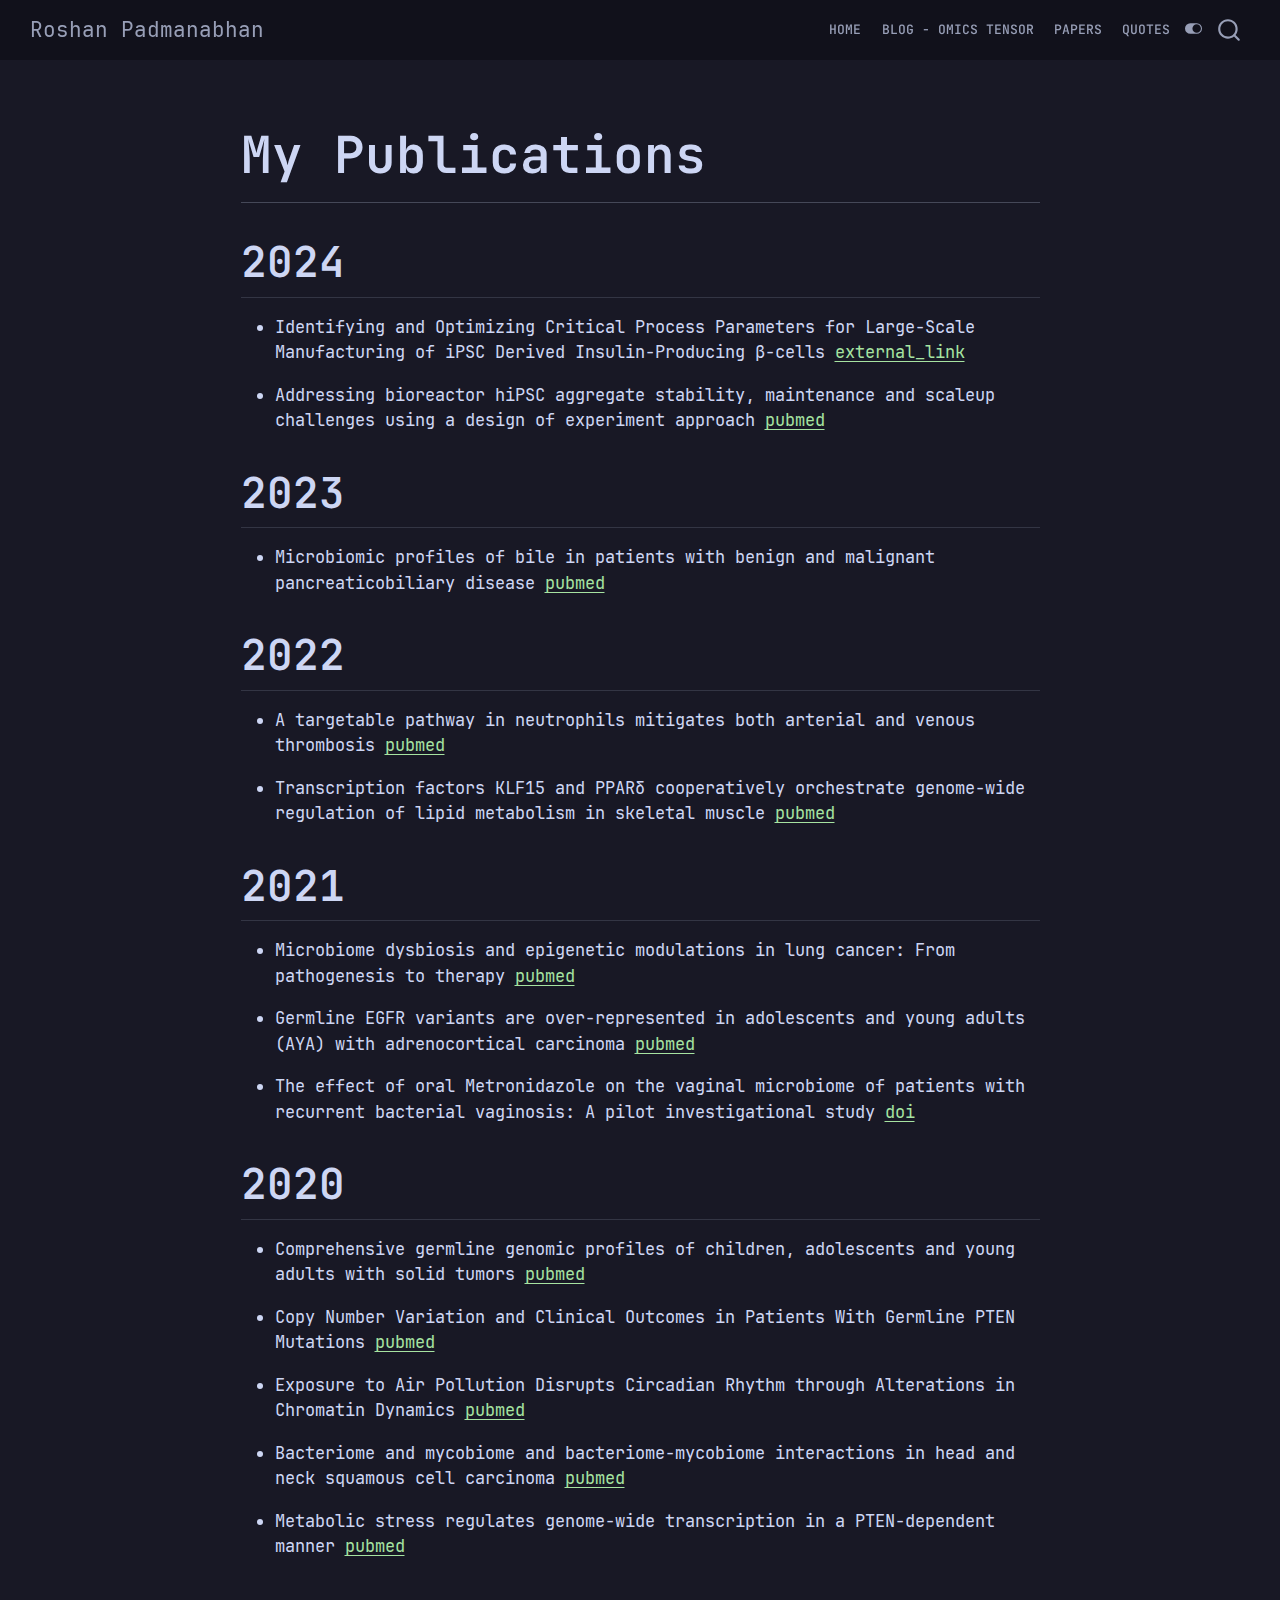
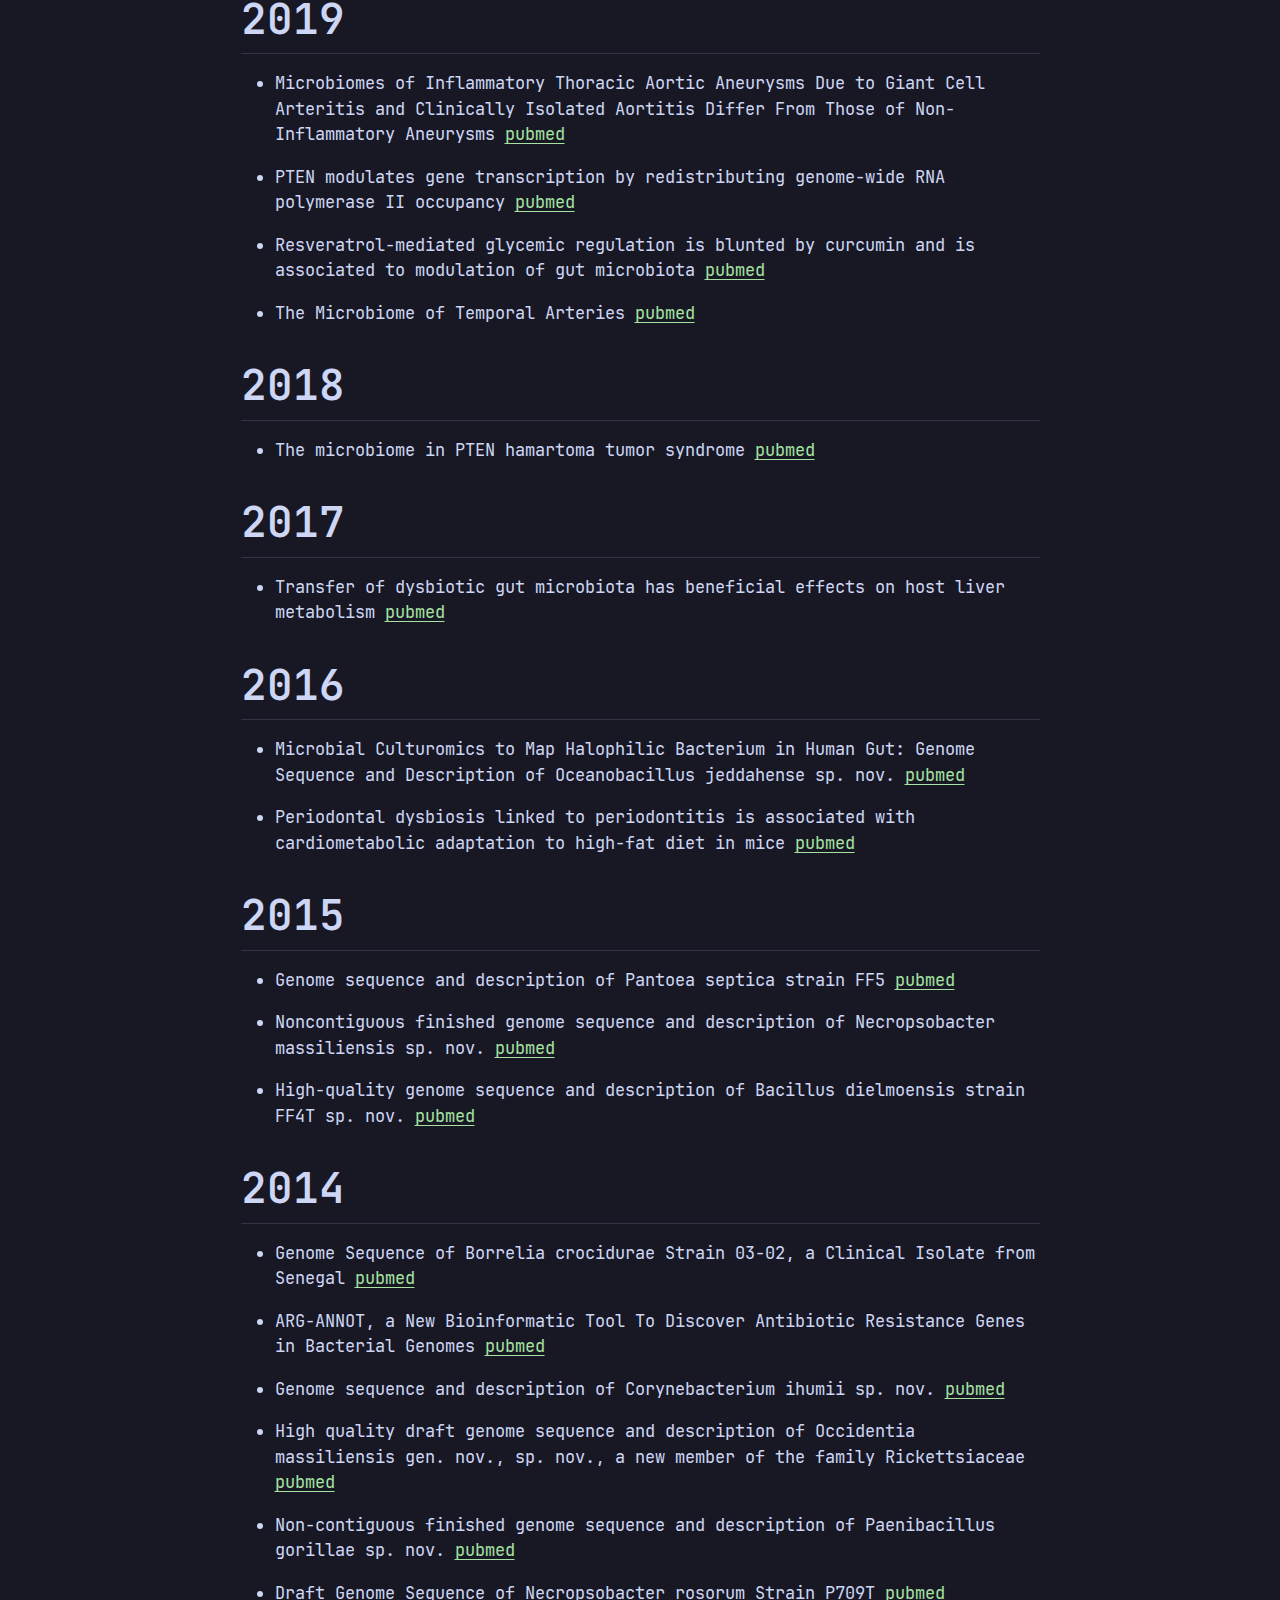
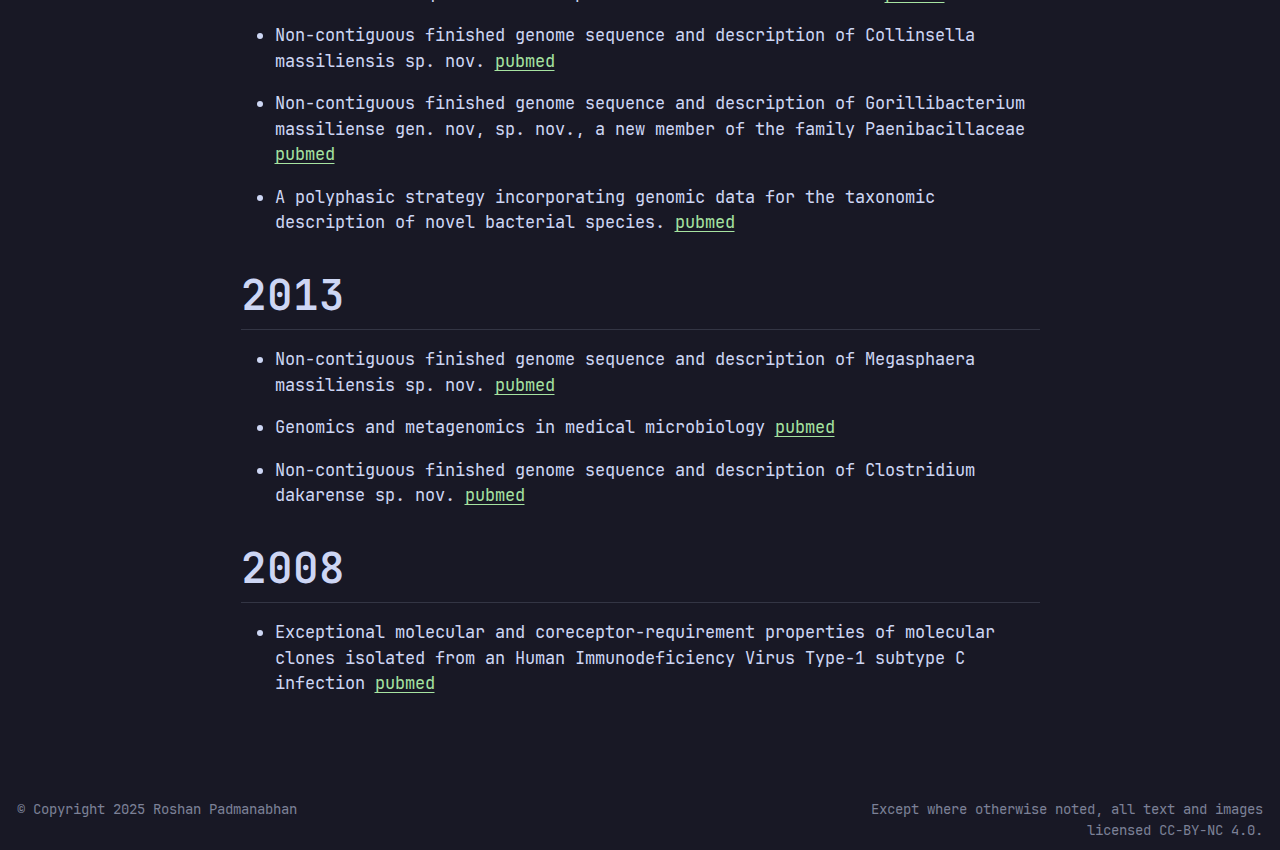
==== commit eea74593: "changed the height of navbar in mocha.scss" ====
--- a/docs/papers/index.html
+++ b/docs/papers/index.html
@@ -40,7 +40,7 @@
 <script src="../site_libs/bootstrap/bootstrap.min.js"></script>
 <link href="../site_libs/bootstrap/bootstrap-icons.css" rel="stylesheet">
 <link href="../site_libs/bootstrap/bootstrap-7ad6542725e80d1433b1f8ee26c2a1fc.min.css" rel="stylesheet" append-hash="true" class="quarto-color-scheme" id="quarto-bootstrap" data-mode="light">
-<link href="../site_libs/bootstrap/bootstrap-dark-cda414377e7df8fec36b23a6a3019665.min.css" rel="stylesheet" append-hash="true" class="quarto-color-scheme quarto-color-alternate" id="quarto-bootstrap" data-mode="dark">
+<link href="../site_libs/bootstrap/bootstrap-dark-2b84e4fbfa671c9660408848f857b8ac.min.css" rel="stylesheet" append-hash="true" class="quarto-color-scheme quarto-color-alternate" id="quarto-bootstrap" data-mode="dark">
 <script id="quarto-search-options" type="application/json">{
   "location": "navbar",
   "copy-button": false,
